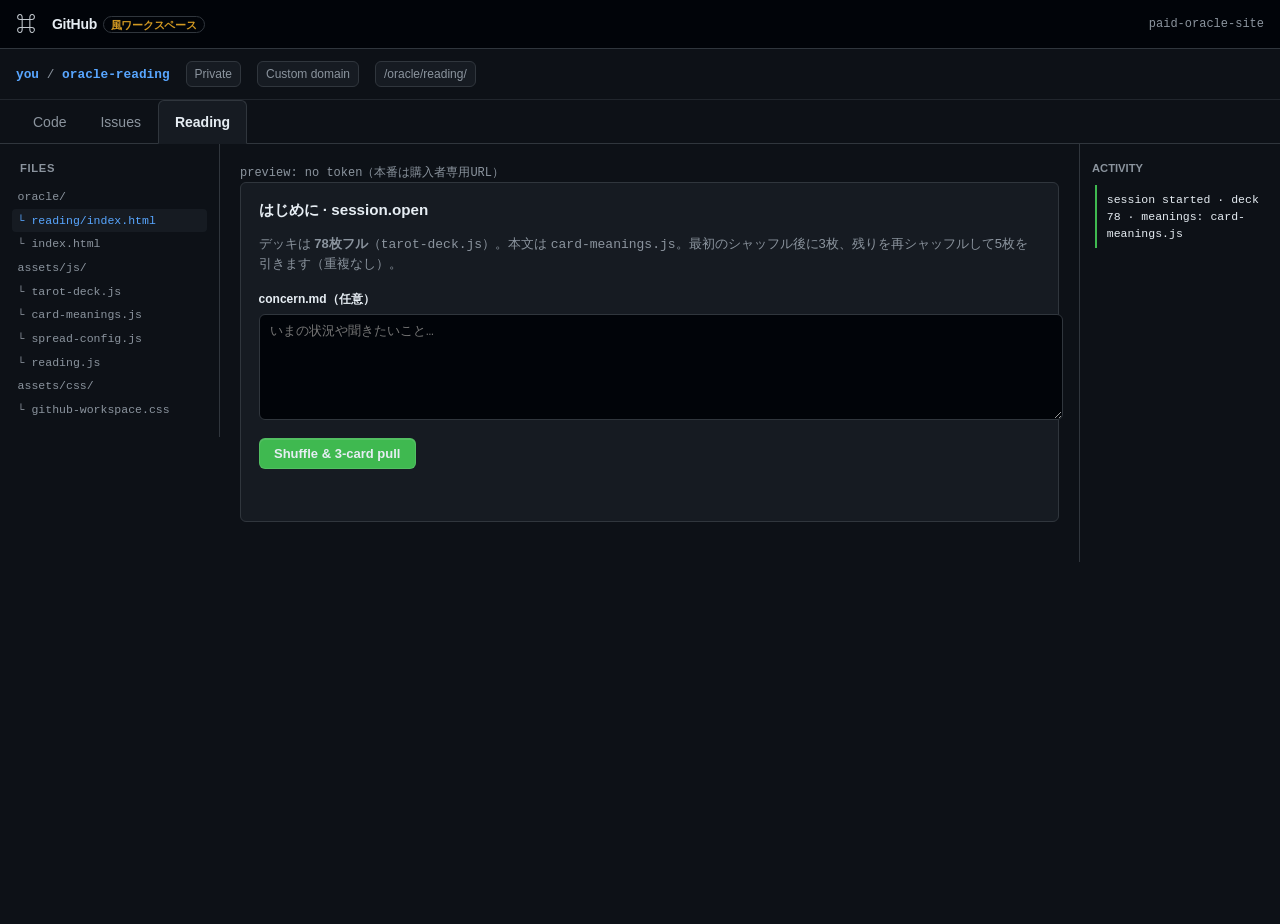
==== oracle/reading/index.html @ 712a8ae9 "Initial commit" ====
<!DOCTYPE html>
<html lang="ja">
<head>
  <meta charset="utf-8" />
  <meta name="viewport" content="width=device-width, initial-scale=1" />
  <title>oracle-reading · Reading</title>
  <meta name="robots" content="noindex,nofollow" />
  <link rel="stylesheet" href="../../assets/css/github-workspace.css" />
</head>
<body class="gh-workspace">
  <header class="gh-topbar" role="banner">
    <span class="gh-topbar__mark" aria-hidden="true">⌘</span>
    <span class="gh-topbar__title">GitHub<span class="gh-topbar__badge">風ワークスペース</span></span>
    <span class="gh-topbar__fill"></span>
    <span class="gh-topbar__hint">paid-oracle-site</span>
  </header>

  <div class="gh-repo-bar">
    <span class="gh-repo-bar__path">
      <strong>you</strong> / <strong>oracle-reading</strong>
    </span>
    <span class="gh-repo-bar__pill">Private</span>
    <span class="gh-repo-bar__pill">Custom domain</span>
    <span class="gh-repo-bar__pill">/oracle/reading/</span>
  </div>

  <nav class="gh-tabs" aria-label="リポジトリタブ">
    <span class="gh-tab">Code</span>
    <span class="gh-tab">Issues</span>
    <span class="gh-tab" aria-selected="true">Reading</span>
  </nav>

  <div class="gh-layout">
    <aside class="gh-sidebar" aria-label="ファイルツリー">
      <div class="gh-sidebar__label">Files</div>
      <ul class="gh-tree">
        <li>oracle/</li>
        <li class="is-active">└ reading/index.html</li>
        <li>└ index.html</li>
        <li>assets/js/</li>
        <li>└ tarot-deck.js</li>
        <li>└ card-meanings.js</li>
        <li>└ spread-config.js</li>
        <li>└ reading.js</li>
        <li>assets/css/</li>
        <li>└ github-workspace.css</li>
      </ul>
    </aside>

    <main class="gh-main">
      <p id="token-line" class="token-line" aria-live="polite"></p>

      <section id="phase-intro" class="gh-panel phase" data-phase="intro">
        <h2 class="gh-panel__title">はじめに · session.open</h2>
        <p class="gh-panel__desc">
          デッキは <strong>78枚フル</strong>（<code>tarot-deck.js</code>）。本文は <code>card-meanings.js</code>。最初のシャッフル後に3枚、残りを再シャッフルして5枚を引きます（重複なし）。
        </p>
        <label class="gh-field">
          <span>concern.md（任意）</span>
          <textarea id="concern" class="gh-textarea" rows="4" placeholder="いまの状況や聞きたいこと…"></textarea>
        </label>
        <button type="button" class="gh-btn" id="btn-start">Shuffle &amp; 3-card pull</button>
        <p id="shuffle-intro" class="shuffle-status" aria-live="polite"></p>
      </section>

      <section id="phase-three" class="gh-panel phase is-hidden" data-phase="three" hidden>
        <h2 class="gh-panel__title">3-card spread · branch/feature-3</h2>
        <p class="gh-panel__desc">スロット定義は <code>spread-config.js</code>（現状 / 障害 / アドバイス）。</p>
        <div id="spread-three" class="spread-row" role="list"></div>
        <button type="button" class="gh-btn" id="btn-to-five">Shuffle remainder &amp; 5-card pull</button>
        <p id="shuffle-five" class="shuffle-status" aria-live="polite"></p>
      </section>

      <section id="phase-five" class="gh-panel phase is-hidden" data-phase="five" hidden>
        <h2 class="gh-panel__title">5-card spread · branch/feature-5</h2>
        <p class="gh-panel__desc">核心〜まとめの5ポジション。</p>
        <div id="spread-five" class="spread-row" role="list"></div>
        <button type="button" class="gh-btn" id="btn-finish">Generate summary</button>
      </section>

      <section id="phase-summary" class="gh-panel phase is-hidden" data-phase="summary" hidden>
        <h2 class="gh-panel__title">SUMMARY.md</h2>
        <p class="gh-panel__desc">本文は後からテンプレ差し替え・PDF出力に接続可能。</p>
        <div id="summary-body" class="summary-box"></div>
        <a class="gh-link-back" href="../">← oracle/index.html（LP）</a>
      </section>
    </main>

    <aside class="gh-activity" aria-label="アクティビティ">
      <div class="gh-activity__label">Activity</div>
      <ul id="gh-timeline" class="gh-timeline"></ul>
    </aside>
  </div>

  <script type="module" src="../../assets/js/reading.js"></script>
</body>
</html>
---- assets/css/github-workspace.css ----
/* GitHub ダーク風「作業画面」— 鑑定ページ専用 */

.gh-workspace {
  --gh-canvas-default: #0d1117;
  --gh-canvas-subtle: #161b22;
  --gh-canvas-inset: #010409;
  --gh-border-default: #30363d;
  --gh-border-muted: #21262d;
  --gh-fg-default: #e6edf3;
  --gh-fg-muted: #8b949e;
  --gh-accent-fg: #58a6ff;
  --gh-success-fg: #3fb950;
  --gh-attention-fg: #d29922;
  --gh-btn-bg: #21262d;
  --gh-font-sans: -apple-system, BlinkMacSystemFont, "Segoe UI", "Noto Sans", Helvetica, Arial, sans-serif;
  --gh-font-mono: ui-monospace, "SF Mono", "Segoe UI Mono", Menlo, Consolas, monospace;

  margin: 0;
  min-height: 100vh;
  background: var(--gh-canvas-default);
  color: var(--gh-fg-default);
  font-family: var(--gh-font-sans);
  font-size: 14px;
  line-height: 1.5;
}

.gh-workspace a {
  color: var(--gh-accent-fg);
  text-decoration: none;
}
.gh-workspace a:hover {
  text-decoration: underline;
}

/* —— トップバー —— */
.gh-topbar {
  display: flex;
  align-items: center;
  gap: 1rem;
  padding: 0 1rem;
  height: 48px;
  background: var(--gh-canvas-inset);
  border-bottom: 1px solid var(--gh-border-default);
}

.gh-topbar__mark {
  font-size: 1.25rem;
  opacity: 0.85;
}

.gh-topbar__title {
  font-weight: 600;
  font-size: 0.875rem;
  letter-spacing: -0.02em;
}

.gh-topbar__badge {
  margin-left: 0.35rem;
  padding: 0.1rem 0.45rem;
  font-size: 0.7rem;
  font-weight: 600;
  color: var(--gh-attention-fg);
  border: 1px solid var(--gh-border-default);
  border-radius: 999px;
  vertical-align: middle;
}

.gh-topbar__fill {
  flex: 1;
}

.gh-topbar__hint {
  font-size: 0.75rem;
  color: var(--gh-fg-muted);
  font-family: var(--gh-font-mono);
}

/* —— リポジトリバー —— */
.gh-repo-bar {
  display: flex;
  align-items: center;
  flex-wrap: wrap;
  gap: 0.5rem 1rem;
  padding: 0.75rem 1rem;
  border-bottom: 1px solid var(--gh-border-muted);
  background: var(--gh-canvas-default);
}

.gh-repo-bar__path {
  font-family: var(--gh-font-mono);
  font-size: 0.8rem;
  color: var(--gh-fg-muted);
}

.gh-repo-bar__path strong {
  color: var(--gh-accent-fg);
  font-weight: 600;
}

.gh-repo-bar__pill {
  font-size: 0.75rem;
  padding: 0.2rem 0.5rem;
  border-radius: 6px;
  background: var(--gh-canvas-subtle);
  border: 1px solid var(--gh-border-default);
  color: var(--gh-fg-muted);
}

/* —— タブ —— */
.gh-tabs {
  display: flex;
  gap: 0;
  padding: 0 1rem;
  border-bottom: 1px solid var(--gh-border-default);
  background: var(--gh-canvas-default);
}

.gh-tab {
  padding: 0.65rem 1rem;
  margin-bottom: -1px;
  font-size: 0.875rem;
  color: var(--gh-fg-muted);
  border: 1px solid transparent;
  border-radius: 6px 6px 0 0;
  cursor: default;
}

.gh-tab[aria-selected="true"] {
  color: var(--gh-fg-default);
  background: var(--gh-canvas-subtle);
  border-color: var(--gh-border-default);
  border-bottom-color: var(--gh-canvas-subtle);
  font-weight: 600;
}

/* —— 3カラム —— */
.gh-layout {
  display: grid;
  grid-template-columns: minmax(180px, 220px) minmax(0, 1fr) minmax(160px, 200px);
  gap: 0;
  min-height: calc(100vh - 120px);
  align-items: start;
}

@media (max-width: 900px) {
  .gh-layout {
    grid-template-columns: 1fr;
  }
  .gh-sidebar,
  .gh-activity {
    display: none;
  }
}

.gh-sidebar {
  border-right: 1px solid var(--gh-border-default);
  background: var(--gh-canvas-default);
  padding: 1rem 0.75rem;
  position: sticky;
  top: 0;
}

.gh-sidebar__label {
  font-size: 0.7rem;
  font-weight: 600;
  text-transform: uppercase;
  letter-spacing: 0.06em;
  color: var(--gh-fg-muted);
  padding: 0 0.5rem 0.5rem;
}

.gh-tree {
  list-style: none;
  margin: 0;
  padding: 0;
  font-family: var(--gh-font-mono);
  font-size: 0.72rem;
  color: var(--gh-fg-muted);
}

.gh-tree li {
  padding: 0.2rem 0.35rem;
  border-radius: 4px;
  white-space: nowrap;
  overflow: hidden;
  text-overflow: ellipsis;
}

.gh-tree li.is-active {
  background: var(--gh-canvas-subtle);
  color: var(--gh-accent-fg);
}

.gh-main {
  padding: 1rem 1.25rem 2.5rem;
  background: var(--gh-canvas-default);
  border-right: 1px solid var(--gh-border-default);
}

@media (max-width: 900px) {
  .gh-main {
    border-right: none;
  }
}

.gh-panel {
  background: var(--gh-canvas-subtle);
  border: 1px solid var(--gh-border-default);
  border-radius: 6px;
  padding: 1rem 1.1rem;
}

.gh-panel__title {
  margin: 0 0 0.75rem;
  font-size: 0.95rem;
  font-weight: 600;
}

.gh-panel__desc {
  margin: 0 0 1rem;
  font-size: 0.8125rem;
  color: var(--gh-fg-muted);
}

.gh-activity {
  padding: 1rem 0.75rem;
  position: sticky;
  top: 0;
}

.gh-activity__label {
  font-size: 0.7rem;
  font-weight: 600;
  text-transform: uppercase;
  color: var(--gh-fg-muted);
  margin-bottom: 0.5rem;
}

.gh-timeline {
  list-style: none;
  margin: 0;
  padding: 0;
  font-size: 0.72rem;
  color: var(--gh-fg-muted);
  font-family: var(--gh-font-mono);
}

.gh-timeline li {
  padding: 0.35rem 0;
  border-left: 2px solid var(--gh-border-default);
  padding-left: 0.6rem;
  margin-left: 0.2rem;
}

.gh-timeline li.is-latest {
  border-left-color: var(--gh-success-fg);
  color: var(--gh-fg-default);
}

/* —— フォーム（GitHub寄せ） —— */
.gh-field span {
  display: block;
  font-size: 0.75rem;
  font-weight: 600;
  margin-bottom: 0.35rem;
}

.gh-textarea {
  width: 100%;
  min-height: 88px;
  padding: 0.5rem 0.65rem;
  font-family: var(--gh-font-mono);
  font-size: 0.8rem;
  color: var(--gh-fg-default);
  background: var(--gh-canvas-inset);
  border: 1px solid var(--gh-border-default);
  border-radius: 6px;
  resize: vertical;
}

.gh-textarea:focus {
  outline: none;
  border-color: var(--gh-accent-fg);
  box-shadow: 0 0 0 3px rgba(88, 166, 255, 0.2);
}

.gh-btn {
  display: inline-flex;
  align-items: center;
  gap: 0.35rem;
  margin-top: 0.75rem;
  padding: 0.45rem 0.9rem;
  font-size: 0.8125rem;
  font-weight: 600;
  font-family: var(--gh-font-sans);
  color: var(--gh-fg-default);
  background: var(--gh-success-fg);
  border: 1px solid rgba(240, 246, 252, 0.1);
  border-radius: 6px;
  cursor: pointer;
  box-shadow: inset 0 1px 0 rgba(255, 255, 255, 0.1);
}

.gh-btn:hover {
  filter: brightness(1.08);
}

.gh-btn:disabled {
  opacity: 0.45;
  cursor: not-allowed;
  filter: none;
}

.gh-btn--secondary {
  background: var(--gh-btn-bg);
  color: var(--gh-fg-default);
  border-color: var(--gh-border-default);
}

.gh-link-back {
  display: inline-block;
  margin-top: 0.75rem;
  font-size: 0.8125rem;
}

/* —— スプレッド & タロットカード —— */
.spread-row {
  display: flex;
  flex-wrap: wrap;
  gap: 1rem;
  margin: 1rem 0;
  justify-content: flex-start;
}

.spread-slot {
  flex: 1 1 140px;
  max-width: 180px;
}

.spread-slot__label {
  font-size: 0.7rem;
  font-weight: 600;
  color: var(--gh-fg-muted);
  text-transform: uppercase;
  letter-spacing: 0.04em;
  margin-bottom: 0.35rem;
}

.spread-slot__hint {
  font-size: 0.68rem;
  color: var(--gh-fg-muted);
  margin-bottom: 0.5rem;
  line-height: 1.35;
}

.tarot-card {
  aspect-ratio: 2 / 3.2;
  border-radius: 10px;
  border: 1px solid var(--gh-border-default);
  background: linear-gradient(165deg, #1c2128 0%, #0d1117 100%);
  display: flex;
  flex-direction: column;
  align-items: center;
  justify-content: center;
  padding: 0.5rem;
  text-align: center;
  box-shadow: 0 4px 14px rgba(0, 0, 0, 0.35);
}

.tarot-card[data-arcana="major"] {
  border-color: #8957e5;
  box-shadow: 0 0 0 1px rgba(137, 87, 229, 0.25), 0 4px 14px rgba(0, 0, 0, 0.35);
}

.tarot-card[data-suit="wands"] {
  border-color: #f0883e;
}
.tarot-card[data-suit="cups"] {
  border-color: #58a6ff;
}
.tarot-card[data-suit="swords"] {
  border-color: #8b949e;
}
.tarot-card[data-suit="pentacles"] {
  border-color: #3fb950;
}

.tarot-card__glyph {
  font-size: 1.35rem;
  line-height: 1;
  margin-bottom: 0.35rem;
  opacity: 0.95;
}

.tarot-card__name {
  font-size: 0.85rem;
  font-weight: 700;
  line-height: 1.25;
}

.tarot-card__meta {
  margin-top: 0.35rem;
  font-size: 0.65rem;
  color: var(--gh-fg-muted);
  font-family: var(--gh-font-mono);
}

.tarot-card__gist {
  margin-top: 0.5rem;
  padding-top: 0.45rem;
  border-top: 1px solid var(--gh-border-muted);
  font-size: 0.62rem;
  line-height: 1.4;
  color: var(--gh-fg-muted);
  text-align: left;
  max-height: 4.8em;
  overflow: hidden;
  display: -webkit-box;
  -webkit-line-clamp: 4;
  -webkit-box-orient: vertical;
}

.shuffle-status {
  font-family: var(--gh-font-mono);
  font-size: 0.75rem;
  color: var(--gh-success-fg);
  min-height: 1.25rem;
  margin-top: 0.25rem;
}

.summary-box {
  font-size: 0.875rem;
  line-height: 1.65;
  color: var(--gh-fg-default);
  white-space: pre-wrap;
  font-family: var(--gh-font-sans);
}

.token-line {
  font-size: 0.75rem;
  color: var(--gh-fg-muted);
  font-family: var(--gh-font-mono);
  margin: 0.25rem 0 0;
}

.is-hidden[hidden],
.gh-workspace .is-hidden {
  display: none !important;
}
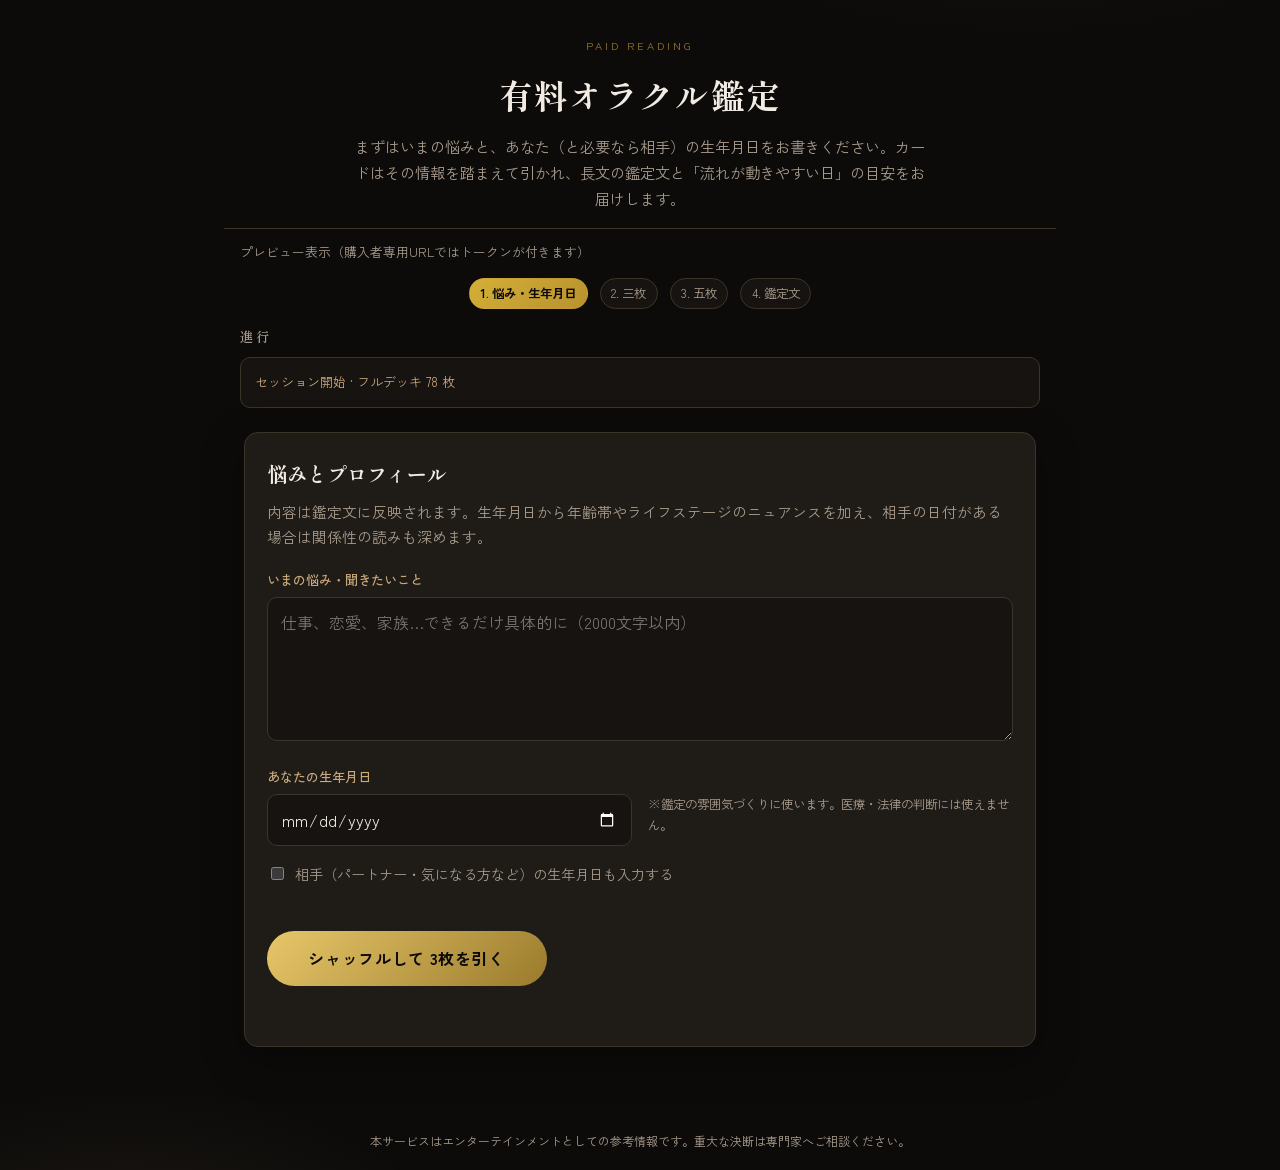
==== commit ee9c2b70: "Update reading UI for mobile" ====
--- a/oracle/reading/index.html
+++ b/oracle/reading/index.html
@@ -2,95 +2,104 @@
 <html lang="ja">
 <head>
   <meta charset="utf-8" />
-  <meta name="viewport" content="width=device-width, initial-scale=1" />
-  <title>oracle-reading · Reading</title>
+  <meta name="viewport" content="width=device-width, initial-scale=1, viewport-fit=cover" />
+  <meta name="theme-color" content="#0c0b0a" />
+  <meta name="color-scheme" content="dark" />
+  <title>有料オラクル鑑定｜3枚＋5枚</title>
   <meta name="robots" content="noindex,nofollow" />
-  <link rel="stylesheet" href="../../assets/css/github-workspace.css" />
+  <meta name="description" content="悩みと生年月日を踏まえたタロット鑑定。78枚から3枚・5枚を引き、長文の鑑定文と時期の目安を表示します。" />
+  <link rel="stylesheet" href="../../assets/css/paid-reading.css" />
 </head>
-<body class="gh-workspace">
-  <header class="gh-topbar" role="banner">
-    <span class="gh-topbar__mark" aria-hidden="true">⌘</span>
-    <span class="gh-topbar__title">GitHub<span class="gh-topbar__badge">風ワークスペース</span></span>
-    <span class="gh-topbar__fill"></span>
-    <span class="gh-topbar__hint">paid-oracle-site</span>
+<body class="paid-reading">
+  <a class="pr-skip" href="#pr-main">本文へスキップ</a>
+
+  <header class="pr-header">
+    <p class="pr-header__badge">PAID READING</p>
+    <h1 class="pr-header__title">有料オラクル鑑定</h1>
+    <p class="pr-header__sub">まずはいまの悩みと、あなた（と必要なら相手）の生年月日をお書きください。カードはその情報を踏まえて引かれ、長文の鑑定文と「流れが動きやすい日」の目安をお届けします。</p>
   </header>
 
-  <div class="gh-repo-bar">
-    <span class="gh-repo-bar__path">
-      <strong>you</strong> / <strong>oracle-reading</strong>
-    </span>
-    <span class="gh-repo-bar__pill">Private</span>
-    <span class="gh-repo-bar__pill">Custom domain</span>
-    <span class="gh-repo-bar__pill">/oracle/reading/</span>
+  <p id="token-line" class="pr-token" aria-live="polite"></p>
+
+  <ol class="pr-steps" aria-label="鑑定の流れ">
+    <li id="step-1" class="is-active">1. 悩み・生年月日</li>
+    <li id="step-2">2. 三枚</li>
+    <li id="step-3">3. 五枚</li>
+    <li id="step-4">4. 鑑定文</li>
+  </ol>
+
+  <div class="pr-log-wrap">
+    <h3>進行</h3>
+    <ul id="reading-log" aria-live="polite"></ul>
   </div>
 
-  <nav class="gh-tabs" aria-label="リポジトリタブ">
-    <span class="gh-tab">Code</span>
-    <span class="gh-tab">Issues</span>
-    <span class="gh-tab" aria-selected="true">Reading</span>
-  </nav>
+  <main id="pr-main" class="pr-main">
+    <section id="phase-intro" class="pr-panel phase" data-phase="intro">
+      <h2>悩みとプロフィール</h2>
+      <p class="pr-panel__lead">
+        内容は鑑定文に反映されます。生年月日から年齢帯やライフステージのニュアンスを加え、相手の日付がある場合は関係性の読みも深めます。
+      </p>
 
-  <div class="gh-layout">
-    <aside class="gh-sidebar" aria-label="ファイルツリー">
-      <div class="gh-sidebar__label">Files</div>
-      <ul class="gh-tree">
-        <li>oracle/</li>
-        <li class="is-active">└ reading/index.html</li>
-        <li>└ index.html</li>
-        <li>assets/js/</li>
-        <li>└ tarot-deck.js</li>
-        <li>└ card-meanings.js</li>
-        <li>└ spread-config.js</li>
-        <li>└ reading.js</li>
-        <li>assets/css/</li>
-        <li>└ github-workspace.css</li>
-      </ul>
-    </aside>
+      <div class="pr-form-grid">
+        <label class="pr-field">
+          <span>いまの悩み・聞きたいこと</span>
+          <textarea id="concern" class="pr-textarea" rows="5" placeholder="仕事、恋愛、家族…できるだけ具体的に（2000文字以内）" maxlength="2000" required></textarea>
+        </label>
 
-    <main class="gh-main">
-      <p id="token-line" class="token-line" aria-live="polite"></p>
+        <div class="pr-row-2">
+          <label class="pr-field">
+            <span>あなたの生年月日</span>
+            <input type="date" id="self-birth" class="pr-input-date" required />
+          </label>
+          <div class="pr-field">
+            <span>&nbsp;</span>
+            <p class="pr-hint">※鑑定の雰囲気づくりに使います。医療・法律の判断には使えません。</p>
+          </div>
+        </div>
 
-      <section id="phase-intro" class="gh-panel phase" data-phase="intro">
-        <h2 class="gh-panel__title">はじめに · session.open</h2>
-        <p class="gh-panel__desc">
-          デッキは <strong>78枚フル</strong>（<code>tarot-deck.js</code>）。本文は <code>card-meanings.js</code>。最初のシャッフル後に3枚、残りを再シャッフルして5枚を引きます（重複なし）。
-        </p>
-        <label class="gh-field">
-          <span>concern.md（任意）</span>
-          <textarea id="concern" class="gh-textarea" rows="4" placeholder="いまの状況や聞きたいこと…"></textarea>
+        <label class="pr-check">
+          <input type="checkbox" id="use-partner" />
+          <span>相手（パートナー・気になる方など）の生年月日も入力する</span>
         </label>
-        <button type="button" class="gh-btn" id="btn-start">Shuffle &amp; 3-card pull</button>
-        <p id="shuffle-intro" class="shuffle-status" aria-live="polite"></p>
-      </section>
 
-      <section id="phase-three" class="gh-panel phase is-hidden" data-phase="three" hidden>
-        <h2 class="gh-panel__title">3-card spread · branch/feature-3</h2>
-        <p class="gh-panel__desc">スロット定義は <code>spread-config.js</code>（現状 / 障害 / アドバイス）。</p>
-        <div id="spread-three" class="spread-row" role="list"></div>
-        <button type="button" class="gh-btn" id="btn-to-five">Shuffle remainder &amp; 5-card pull</button>
-        <p id="shuffle-five" class="shuffle-status" aria-live="polite"></p>
-      </section>
+        <div id="partner-fields" class="pr-field" hidden>
+          <label>
+            <span>相手の生年月日</span>
+            <input type="date" id="partner-birth" class="pr-input-date" />
+          </label>
+          <p class="pr-hint">未入力のままだと、一人称の鑑定中心になります。</p>
+        </div>
+      </div>
 
-      <section id="phase-five" class="gh-panel phase is-hidden" data-phase="five" hidden>
-        <h2 class="gh-panel__title">5-card spread · branch/feature-5</h2>
-        <p class="gh-panel__desc">核心〜まとめの5ポジション。</p>
-        <div id="spread-five" class="spread-row" role="list"></div>
-        <button type="button" class="gh-btn" id="btn-finish">Generate summary</button>
-      </section>
+      <p id="form-error" class="pr-error" role="alert" aria-live="assertive"></p>
+      <button type="button" class="pr-btn" id="btn-start">シャッフルして 3枚を引く</button>
+      <p id="shuffle-intro" class="pr-shuffle-msg" aria-live="polite"></p>
+    </section>
 
-      <section id="phase-summary" class="gh-panel phase is-hidden" data-phase="summary" hidden>
-        <h2 class="gh-panel__title">SUMMARY.md</h2>
-        <p class="gh-panel__desc">本文は後からテンプレ差し替え・PDF出力に接続可能。</p>
-        <div id="summary-body" class="summary-box"></div>
-        <a class="gh-link-back" href="../">← oracle/index.html（LP）</a>
-      </section>
-    </main>
+    <section id="phase-three" class="pr-panel phase is-hidden" data-phase="three" hidden>
+      <h2>三枚の鑑定</h2>
+      <p class="pr-panel__lead">現状・障害・アドバイスの三つの視点です。</p>
+      <div id="spread-three" class="spread-row" role="list"></div>
+      <button type="button" class="pr-btn" id="btn-to-five">残りをシャッフルして 5枚を引く</button>
+      <p id="shuffle-five" class="pr-shuffle-msg" aria-live="polite"></p>
+    </section>
 
-    <aside class="gh-activity" aria-label="アクティビティ">
-      <div class="gh-activity__label">Activity</div>
-      <ul id="gh-timeline" class="gh-timeline"></ul>
-    </aside>
-  </div>
+    <section id="phase-five" class="pr-panel phase is-hidden" data-phase="five" hidden>
+      <h2>五枚の鑑定</h2>
+      <p class="pr-panel__lead">核心からまとめの示唆まで、五つの位置で読み解きます。</p>
+      <div id="spread-five" class="spread-row" role="list"></div>
+      <button type="button" class="pr-btn" id="btn-finish">鑑定文を表示する</button>
+    </section>
+
+    <section id="phase-summary" class="pr-panel phase is-hidden" data-phase="summary" hidden>
+      <h2>あなたへの鑑定文</h2>
+      <p class="pr-panel__lead">印刷やスクリーンショットで保存できます。日付はカードと入力情報から算出した<strong>目安</strong>です。</p>
+      <div id="summary-body" class="summary-box"></div>
+      <a class="pr-back" href="../">販売ページへ戻る</a>
+    </section>
+  </main>
+
+  <p class="pr-footer-note">本サービスはエンターテインメントとしての参考情報です。重大な決断は専門家へご相談ください。</p>
 
   <script type="module" src="../../assets/js/reading.js"></script>
 </body>
--- a/assets/css/paid-reading.css
+++ b/assets/css/paid-reading.css
@@ -0,0 +1,632 @@
+/* 有料鑑定 — モバイル優先（携帯で触りやすいサイズ・安全領域） */
+
+@import url("https://fonts.googleapis.com/css2?family=Shippori+Mincho:wght@400;600;700&family=Zen+Kaku+Gothic+New:wght@400;500;700&display=swap");
+
+:root {
+  --pr-bg: #0c0b0a;
+  --pr-bg-elevated: #161311;
+  --pr-surface: #1f1c18;
+  --pr-border: #3d3429;
+  --pr-text: #f2ebe3;
+  --pr-muted: #a89b8c;
+  --pr-gold: #d4af37;
+  --pr-gold-dim: #9a7b2c;
+  --pr-accent: #c9a87a;
+  --pr-danger: #c45c5c;
+  --font-display: "Shippori Mincho", "Hiragino Mincho ProN", serif;
+  --font-body: "Zen Kaku Gothic New", "Hiragino Sans", sans-serif;
+  /* ノッチ・ホームバー分（iOS 等） */
+  --pr-safe-x: max(1rem, env(safe-area-inset-left, 0px), env(safe-area-inset-right, 0px));
+  --pr-safe-bottom: max(1.25rem, env(safe-area-inset-bottom, 0px));
+  --pr-touch-min: 48px;
+}
+
+*,
+*::before,
+*::after {
+  box-sizing: border-box;
+}
+
+body.paid-reading {
+  margin: 0;
+  min-height: 100vh;
+  min-height: 100dvh;
+  font-family: var(--font-body);
+  /* 16px 以上で iOS の入力時ズームを防ぐ */
+  font-size: 16px;
+  line-height: 1.7;
+  color: var(--pr-text);
+  background:
+    radial-gradient(ellipse 900px 500px at 80% -20%, rgba(212, 175, 55, 0.08) 0%, transparent 55%),
+    radial-gradient(ellipse 700px 400px at 10% 110%, rgba(90, 70, 50, 0.25) 0%, transparent 50%),
+    var(--pr-bg);
+  -webkit-text-size-adjust: 100%;
+  text-size-adjust: 100%;
+}
+
+.pr-skip {
+  position: absolute;
+  left: -9999px;
+  top: auto;
+  width: 1px;
+  height: 1px;
+  overflow: hidden;
+}
+.pr-skip:focus {
+  left: 1rem;
+  top: 1rem;
+  width: auto;
+  height: auto;
+  padding: 0.5rem 1rem;
+  background: var(--pr-surface);
+  border: 1px solid var(--pr-gold);
+  z-index: 100;
+}
+
+.pr-header {
+  max-width: 52rem;
+  margin: 0 auto;
+  padding: 1.15rem var(--pr-safe-x) 0.85rem;
+  text-align: center;
+  border-bottom: 1px solid var(--pr-border);
+}
+
+@media (min-width: 768px) {
+  .pr-header {
+    padding: 2.25rem 1.25rem 1rem;
+  }
+}
+
+.pr-header__badge {
+  font-size: 0.68rem;
+  letter-spacing: 0.28em;
+  color: var(--pr-gold-dim);
+  margin: 0 0 0.75rem;
+}
+
+.pr-header__title {
+  font-family: var(--font-display);
+  font-weight: 700;
+  font-size: clamp(1.6rem, 4.5vw, 2.1rem);
+  margin: 0 0 0.65rem;
+  letter-spacing: 0.04em;
+}
+
+.pr-header__sub {
+  margin: 0 auto;
+  max-width: 36rem;
+  color: var(--pr-muted);
+  font-size: 0.9rem;
+}
+
+@media (min-width: 768px) {
+  .pr-header__sub {
+    font-size: 0.95rem;
+  }
+}
+
+.pr-token {
+  max-width: 52rem;
+  margin: 0.75rem auto 0;
+  padding: 0 var(--pr-safe-x);
+  font-size: 0.8rem;
+  color: var(--pr-muted);
+}
+
+/* ステップ：狭い画面は横スクロール（親指で一覧しやすい） */
+.pr-steps {
+  display: flex;
+  flex-wrap: nowrap;
+  justify-content: flex-start;
+  gap: 0.4rem;
+  max-width: 52rem;
+  margin: 1rem auto 0;
+  padding: 0 var(--pr-safe-x) 0.35rem;
+  list-style: none;
+  overflow-x: auto;
+  -webkit-overflow-scrolling: touch;
+  scroll-snap-type: x proximity;
+  scrollbar-width: thin;
+}
+
+.pr-steps li {
+  flex: 0 0 auto;
+  scroll-snap-align: start;
+  font-size: 0.72rem;
+  color: var(--pr-muted);
+  padding: 0.45rem 0.75rem;
+  border-radius: 999px;
+  border: 1px solid var(--pr-border);
+  background: var(--pr-bg-elevated);
+  white-space: nowrap;
+}
+
+@media (min-width: 768px) {
+  .pr-steps {
+    flex-wrap: wrap;
+    justify-content: center;
+    overflow-x: visible;
+    padding-bottom: 0;
+    gap: 0.35rem 0.75rem;
+  }
+  .pr-steps li {
+    font-size: 0.78rem;
+    padding: 0.25rem 0.65rem;
+  }
+}
+
+.pr-steps li.is-active {
+  color: var(--pr-bg);
+  background: linear-gradient(135deg, var(--pr-gold), #b8922e);
+  border-color: transparent;
+  font-weight: 700;
+}
+
+.pr-log-wrap {
+  max-width: 52rem;
+  margin: 1rem auto 0;
+  padding: 0 var(--pr-safe-x);
+}
+
+.pr-log-wrap h3 {
+  font-family: var(--font-display);
+  font-size: 0.85rem;
+  font-weight: 600;
+  color: var(--pr-muted);
+  margin: 0 0 0.5rem;
+  letter-spacing: 0.12em;
+}
+
+#reading-log {
+  margin: 0;
+  padding: 0.65rem 0.85rem;
+  list-style: none;
+  background: var(--pr-bg-elevated);
+  border: 1px solid var(--pr-border);
+  border-radius: 10px;
+  font-size: 0.82rem;
+  color: var(--pr-muted);
+  max-height: 9rem;
+  overflow-y: auto;
+}
+
+#reading-log li {
+  padding: 0.2rem 0;
+  border-bottom: 1px solid rgba(61, 52, 41, 0.5);
+}
+#reading-log li:last-child {
+  border-bottom: 0;
+}
+#reading-log li.is-latest {
+  color: var(--pr-accent);
+}
+
+.pr-main {
+  max-width: 52rem;
+  margin: 0 auto;
+  padding: 1rem var(--pr-safe-x) var(--pr-safe-bottom);
+  padding-bottom: calc(var(--pr-safe-bottom) + 2.5rem);
+}
+
+@media (min-width: 768px) {
+  .pr-main {
+    padding: 1.5rem 1.25rem 4rem;
+  }
+}
+
+.pr-panel {
+  background: var(--pr-surface);
+  border: 1px solid var(--pr-border);
+  border-radius: 16px;
+  padding: 1.15rem 1rem 1.35rem;
+  margin-bottom: 1rem;
+  box-shadow: 0 12px 40px rgba(0, 0, 0, 0.35);
+}
+
+@media (min-width: 768px) {
+  .pr-panel {
+    padding: 1.5rem 1.35rem 1.75rem;
+    margin-bottom: 1.25rem;
+    border-radius: 14px;
+  }
+}
+
+.pr-panel h2 {
+  font-family: var(--font-display);
+  font-size: 1.2rem;
+  font-weight: 700;
+  margin: 0 0 0.5rem;
+  color: var(--pr-text);
+}
+
+@media (min-width: 768px) {
+  .pr-panel h2 {
+    font-size: 1.25rem;
+  }
+}
+
+.pr-panel__lead {
+  margin: 0 0 1.1rem;
+  color: var(--pr-muted);
+  font-size: 0.9rem;
+}
+
+@media (min-width: 768px) {
+  .pr-panel__lead {
+    margin: 0 0 1.25rem;
+    font-size: 0.92rem;
+  }
+}
+
+.pr-form-grid {
+  display: grid;
+  gap: 1.1rem;
+}
+
+.pr-field span,
+.pr-field label {
+  display: block;
+  font-size: 0.82rem;
+  font-weight: 500;
+  color: var(--pr-accent);
+  margin-bottom: 0.35rem;
+}
+
+.pr-textarea,
+.pr-input-date {
+  width: 100%;
+  max-width: 100%;
+  padding: 0.75rem 0.85rem;
+  min-height: var(--pr-touch-min);
+  border-radius: 10px;
+  border: 1px solid var(--pr-border);
+  background: var(--pr-bg-elevated);
+  color: var(--pr-text);
+  font-family: inherit;
+  font-size: 16px;
+  line-height: 1.5;
+}
+
+.pr-textarea {
+  min-height: 9rem;
+  resize: vertical;
+  field-sizing: content;
+}
+
+.pr-textarea:focus,
+.pr-input-date:focus {
+  outline: 2px solid rgba(212, 175, 55, 0.45);
+  outline-offset: 1px;
+}
+
+.pr-row-2 {
+  display: grid;
+  gap: 1rem;
+}
+@media (min-width: 560px) {
+  .pr-row-2 {
+    grid-template-columns: 1fr 1fr;
+  }
+}
+
+.pr-check {
+  display: flex;
+  align-items: flex-start;
+  gap: 0.5rem;
+  font-size: 0.88rem;
+  color: var(--pr-muted);
+  cursor: pointer;
+}
+.pr-check input {
+  margin-top: 0.25rem;
+  accent-color: var(--pr-gold);
+}
+
+.pr-hint {
+  font-size: 0.78rem;
+  color: var(--pr-muted);
+  margin: 0.35rem 0 0;
+}
+
+.pr-error {
+  font-size: 0.82rem;
+  color: var(--pr-danger);
+  margin: 0.5rem 0 0;
+  min-height: 1.25rem;
+}
+
+.pr-btn {
+  display: flex;
+  align-items: center;
+  justify-content: center;
+  width: 100%;
+  margin-top: 1rem;
+  padding: 0.95rem 1.25rem;
+  min-height: var(--pr-touch-min);
+  font-family: var(--font-body);
+  font-size: 1rem;
+  font-weight: 700;
+  color: var(--pr-bg);
+  background: linear-gradient(135deg, #e8c76a, var(--pr-gold-dim));
+  border: none;
+  border-radius: 12px;
+  cursor: pointer;
+  letter-spacing: 0.04em;
+  transition: transform 0.12s ease, box-shadow 0.12s ease, filter 0.12s ease;
+  touch-action: manipulation;
+}
+.pr-btn:hover:not(:disabled) {
+  transform: translateY(-1px);
+  box-shadow: 0 8px 24px rgba(212, 175, 55, 0.25);
+}
+.pr-btn:active:not(:disabled) {
+  transform: scale(0.98);
+  filter: brightness(1.05);
+}
+.pr-btn:disabled {
+  opacity: 0.45;
+  cursor: not-allowed;
+}
+
+@media (min-width: 480px) {
+  .pr-btn {
+    width: auto;
+    min-width: min(100%, 280px);
+    border-radius: 999px;
+  }
+}
+
+.pr-shuffle-msg {
+  min-height: 1.25rem;
+  font-size: 0.85rem;
+  color: var(--pr-gold-dim);
+  margin: 0.75rem 0 0;
+}
+
+/* モバイルは1列で親指幅に合わせて大きめカード */
+.spread-row {
+  display: grid;
+  grid-template-columns: 1fr;
+  gap: 1rem;
+  margin: 1rem 0 1.25rem;
+}
+
+@media (min-width: 480px) {
+  .spread-row {
+    grid-template-columns: repeat(2, 1fr);
+  }
+}
+
+@media (min-width: 720px) {
+  .spread-row {
+    grid-template-columns: repeat(auto-fit, minmax(148px, 1fr));
+  }
+}
+
+.spread-slot {
+  background: var(--pr-bg-elevated);
+  border: 1px solid var(--pr-border);
+  border-radius: 12px;
+  padding: 0.75rem;
+}
+
+.spread-slot__label {
+  font-family: var(--font-display);
+  font-size: 0.82rem;
+  font-weight: 700;
+  color: var(--pr-gold);
+}
+.spread-slot__hint {
+  font-size: 0.72rem;
+  color: var(--pr-muted);
+  margin-bottom: 0.5rem;
+}
+
+.tarot-card {
+  text-align: center;
+  padding: 0.85rem 0.5rem;
+  border-radius: 10px;
+  background: linear-gradient(180deg, #2a261f 0%, #1a1714 100%);
+  border: 1px solid var(--pr-border);
+}
+
+.tarot-card__face {
+  position: relative;
+  width: 100%;
+  max-width: 200px;
+  margin: 0 auto 0.5rem;
+  aspect-ratio: 2 / 3;
+  max-height: min(52vw, 260px);
+  border-radius: 10px;
+  overflow: hidden;
+  background: linear-gradient(160deg, #2e2a22 0%, #141210 100%);
+  border: 1px solid rgba(61, 52, 41, 0.85);
+}
+
+@media (min-width: 480px) {
+  .tarot-card__face {
+    max-width: none;
+    max-height: 240px;
+  }
+}
+
+.tarot-card__img {
+  position: absolute;
+  inset: 0;
+  width: 100%;
+  height: 100%;
+  object-fit: cover;
+  object-position: center top;
+  transition: opacity 0.25s ease;
+}
+
+.tarot-card__img.is-hidden {
+  opacity: 0;
+}
+
+.tarot-card__glyph {
+  position: absolute;
+  inset: 0;
+  display: flex;
+  align-items: center;
+  justify-content: center;
+  font-size: 2.25rem;
+  opacity: 0.88;
+  pointer-events: none;
+}
+
+.tarot-card__glyph.is-behind-image {
+  display: none;
+}
+.tarot-card__name {
+  font-family: var(--font-display);
+  font-size: 0.95rem;
+  font-weight: 600;
+}
+.tarot-card__meta {
+  font-size: 0.68rem;
+  color: var(--pr-muted);
+  margin-top: 0.25rem;
+}
+.tarot-card__gist {
+  font-size: 0.72rem;
+  color: var(--pr-muted);
+  margin-top: 0.5rem;
+  line-height: 1.5;
+  text-align: left;
+}
+
+/* 鑑定結果（HTML） */
+.pr-reading-root {
+  text-align: left;
+}
+
+.pr-sec {
+  margin-bottom: 1.75rem;
+  padding-bottom: 1.5rem;
+  border-bottom: 1px solid var(--pr-border);
+}
+.pr-sec:last-of-type {
+  border-bottom: 0;
+}
+
+.pr-sec h3 {
+  font-family: var(--font-display);
+  font-size: 1.05rem;
+  font-weight: 700;
+  color: var(--pr-gold);
+  margin: 0 0 0.85rem;
+  letter-spacing: 0.06em;
+}
+
+.pr-sec p,
+.pr-sec li {
+  margin: 0 0 0.75rem;
+  color: var(--pr-text);
+  font-size: 0.92rem;
+}
+
+.pr-card-block {
+  background: var(--pr-bg-elevated);
+  border: 1px solid var(--pr-border);
+  border-radius: 10px;
+  padding: 1rem 1rem 1.1rem;
+  margin-bottom: 1rem;
+}
+
+.pr-card-block__title {
+  font-family: var(--font-display);
+  font-size: 0.95rem;
+  font-weight: 700;
+  margin: 0 0 0.35rem;
+  color: var(--pr-accent);
+}
+
+.pr-card-block__sub {
+  font-size: 0.78rem;
+  color: var(--pr-muted);
+  margin: 0 0 0.65rem;
+}
+
+.pr-date-list {
+  list-style: none;
+  padding: 0;
+  margin: 0;
+}
+
+.pr-date-list li {
+  padding: 0.65rem 0.85rem;
+  margin-bottom: 0.65rem;
+  background: var(--pr-bg-elevated);
+  border-radius: 8px;
+  border-left: 3px solid var(--pr-gold);
+}
+
+.pr-date-list strong {
+  color: var(--pr-gold);
+  font-size: 1rem;
+}
+
+.pr-disclaimer {
+  font-size: 0.78rem;
+  color: var(--pr-muted);
+  margin: 1.5rem 0 0;
+  line-height: 1.65;
+}
+
+.summary-box {
+  background: var(--pr-bg-elevated);
+  border: 1px solid var(--pr-border);
+  border-radius: 12px;
+  padding: 1.25rem 1.15rem;
+  min-height: 8rem;
+}
+
+.pr-back {
+  display: inline-block;
+  margin-top: 1.25rem;
+  font-size: 0.88rem;
+  color: var(--pr-accent);
+  text-decoration: none;
+}
+.pr-back:hover {
+  text-decoration: underline;
+}
+
+.pr-footer-note {
+  max-width: 52rem;
+  margin: 0 auto;
+  padding: 0 var(--pr-safe-x) var(--pr-safe-bottom);
+  font-size: 0.75rem;
+  color: var(--pr-muted);
+  text-align: center;
+  line-height: 1.6;
+}
+
+.phase.is-hidden {
+  display: none !important;
+}
+
+@media print {
+  body.paid-reading {
+    background: #fff;
+    color: #111;
+  }
+  .pr-header__badge,
+  .pr-steps,
+  .pr-log-wrap,
+  .pr-footer-note,
+  .pr-token,
+  .pr-btn,
+  .pr-back {
+    display: none !important;
+  }
+  .pr-panel,
+  .summary-box,
+  .tarot-card,
+  .spread-slot {
+    border-color: #ccc;
+    box-shadow: none;
+    break-inside: avoid;
+  }
+}
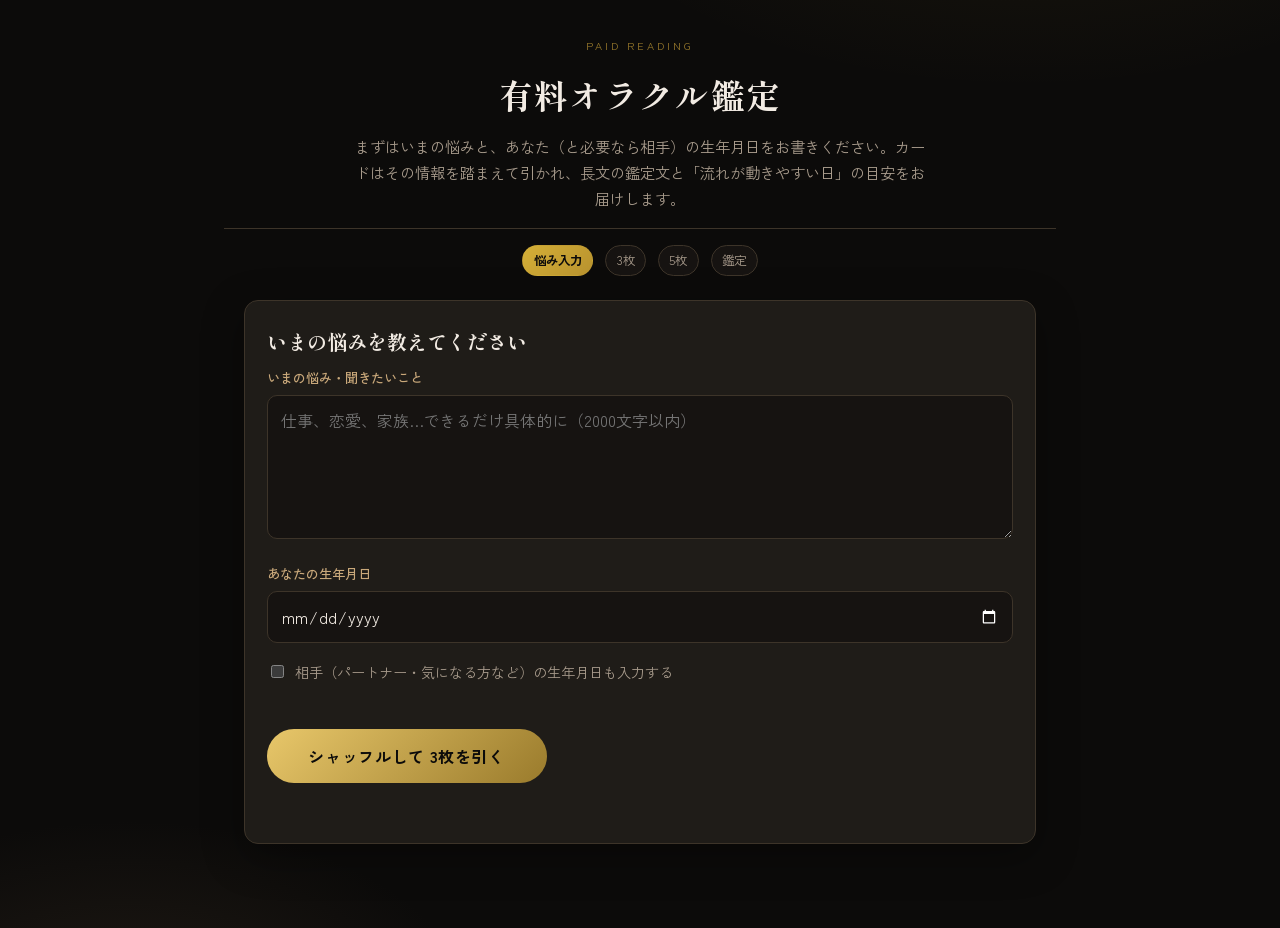
==== commit 80239327: "鑑定UI刷新" ====
--- a/oracle/reading/index.html
+++ b/oracle/reading/index.html
@@ -19,26 +19,16 @@
     <p class="pr-header__sub">まずはいまの悩みと、あなた（と必要なら相手）の生年月日をお書きください。カードはその情報を踏まえて引かれ、長文の鑑定文と「流れが動きやすい日」の目安をお届けします。</p>
   </header>
 
-  <p id="token-line" class="pr-token" aria-live="polite"></p>
-
   <ol class="pr-steps" aria-label="鑑定の流れ">
-    <li id="step-1" class="is-active">1. 悩み・生年月日</li>
-    <li id="step-2">2. 三枚</li>
-    <li id="step-3">3. 五枚</li>
-    <li id="step-4">4. 鑑定文</li>
+    <li id="step-1" class="is-active">悩み入力</li>
+    <li id="step-2">3枚</li>
+    <li id="step-3">5枚</li>
+    <li id="step-4">鑑定</li>
   </ol>
-
-  <div class="pr-log-wrap">
-    <h3>進行</h3>
-    <ul id="reading-log" aria-live="polite"></ul>
-  </div>
 
   <main id="pr-main" class="pr-main">
     <section id="phase-intro" class="pr-panel phase" data-phase="intro">
-      <h2>悩みとプロフィール</h2>
-      <p class="pr-panel__lead">
-        内容は鑑定文に反映されます。生年月日から年齢帯やライフステージのニュアンスを加え、相手の日付がある場合は関係性の読みも深めます。
-      </p>
+      <h2>いまの悩みを教えてください</h2>
 
       <div class="pr-form-grid">
         <label class="pr-field">
@@ -46,16 +36,10 @@
           <textarea id="concern" class="pr-textarea" rows="5" placeholder="仕事、恋愛、家族…できるだけ具体的に（2000文字以内）" maxlength="2000" required></textarea>
         </label>
 
-        <div class="pr-row-2">
-          <label class="pr-field">
-            <span>あなたの生年月日</span>
-            <input type="date" id="self-birth" class="pr-input-date" required />
-          </label>
-          <div class="pr-field">
-            <span>&nbsp;</span>
-            <p class="pr-hint">※鑑定の雰囲気づくりに使います。医療・法律の判断には使えません。</p>
-          </div>
-        </div>
+        <label class="pr-field">
+          <span>あなたの生年月日</span>
+          <input type="date" id="self-birth" class="pr-input-date" required />
+        </label>
 
         <label class="pr-check">
           <input type="checkbox" id="use-partner" />
@@ -67,7 +51,6 @@
             <span>相手の生年月日</span>
             <input type="date" id="partner-birth" class="pr-input-date" />
           </label>
-          <p class="pr-hint">未入力のままだと、一人称の鑑定中心になります。</p>
         </div>
       </div>
 
@@ -92,14 +75,10 @@
     </section>
 
     <section id="phase-summary" class="pr-panel phase is-hidden" data-phase="summary" hidden>
-      <h2>あなたへの鑑定文</h2>
-      <p class="pr-panel__lead">印刷やスクリーンショットで保存できます。日付はカードと入力情報から算出した<strong>目安</strong>です。</p>
+      <h2>あなたへの鑑定</h2>
       <div id="summary-body" class="summary-box"></div>
-      <a class="pr-back" href="../">販売ページへ戻る</a>
     </section>
   </main>
-
-  <p class="pr-footer-note">本サービスはエンターテインメントとしての参考情報です。重大な決断は専門家へご相談ください。</p>
 
   <script type="module" src="../../assets/js/reading.js"></script>
 </body>
--- a/assets/css/paid-reading.css
+++ b/assets/css/paid-reading.css
@@ -105,13 +105,6 @@
   }
 }
 
-.pr-token {
-  max-width: 52rem;
-  margin: 0.75rem auto 0;
-  padding: 0 var(--pr-safe-x);
-  font-size: 0.8rem;
-  color: var(--pr-muted);
-}
 
 /* ステップ：狭い画面は横スクロール（親指で一覧しやすい） */
 .pr-steps {
@@ -162,44 +155,6 @@
   font-weight: 700;
 }
 
-.pr-log-wrap {
-  max-width: 52rem;
-  margin: 1rem auto 0;
-  padding: 0 var(--pr-safe-x);
-}
-
-.pr-log-wrap h3 {
-  font-family: var(--font-display);
-  font-size: 0.85rem;
-  font-weight: 600;
-  color: var(--pr-muted);
-  margin: 0 0 0.5rem;
-  letter-spacing: 0.12em;
-}
-
-#reading-log {
-  margin: 0;
-  padding: 0.65rem 0.85rem;
-  list-style: none;
-  background: var(--pr-bg-elevated);
-  border: 1px solid var(--pr-border);
-  border-radius: 10px;
-  font-size: 0.82rem;
-  color: var(--pr-muted);
-  max-height: 9rem;
-  overflow-y: auto;
-}
-
-#reading-log li {
-  padding: 0.2rem 0;
-  border-bottom: 1px solid rgba(61, 52, 41, 0.5);
-}
-#reading-log li:last-child {
-  border-bottom: 0;
-}
-#reading-log li.is-latest {
-  color: var(--pr-accent);
-}
 
 .pr-main {
   max-width: 52rem;
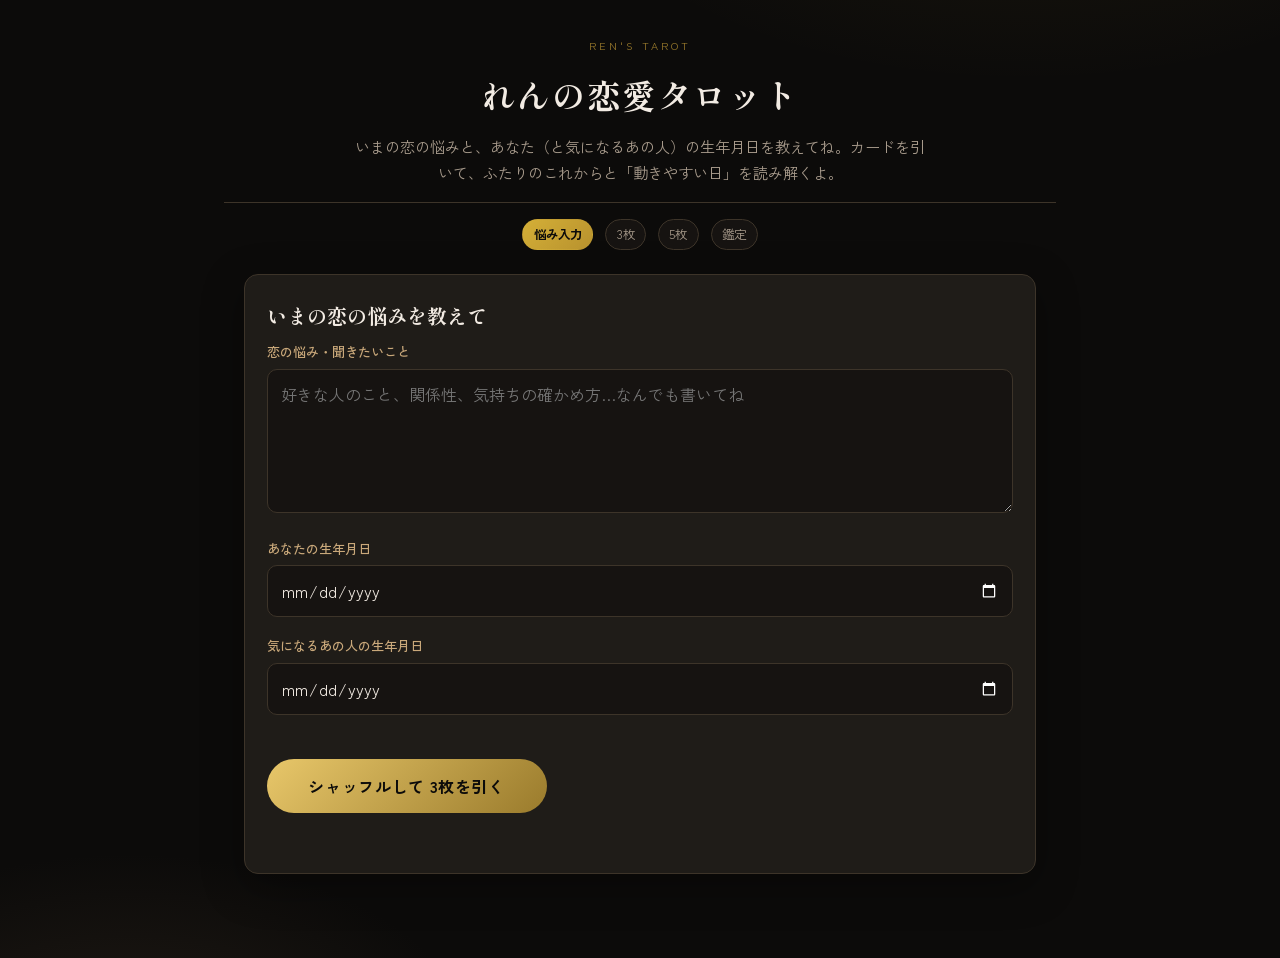
==== commit ca300512: "れんの恋愛タロット" ====
--- a/oracle/reading/index.html
+++ b/oracle/reading/index.html
@@ -5,18 +5,18 @@
   <meta name="viewport" content="width=device-width, initial-scale=1, viewport-fit=cover" />
   <meta name="theme-color" content="#0c0b0a" />
   <meta name="color-scheme" content="dark" />
-  <title>有料オラクル鑑定｜3枚＋5枚</title>
+  <title>れんの恋愛タロット</title>
   <meta name="robots" content="noindex,nofollow" />
-  <meta name="description" content="悩みと生年月日を踏まえたタロット鑑定。78枚から3枚・5枚を引き、長文の鑑定文と時期の目安を表示します。" />
+  <meta name="description" content="れんがあなたの恋愛を占います。悩みと生年月日からカードを引き、ふたりの関係性と動きやすい時期をお届けします。" />
   <link rel="stylesheet" href="../../assets/css/paid-reading.css" />
 </head>
 <body class="paid-reading">
   <a class="pr-skip" href="#pr-main">本文へスキップ</a>
 
   <header class="pr-header">
-    <p class="pr-header__badge">PAID READING</p>
-    <h1 class="pr-header__title">有料オラクル鑑定</h1>
-    <p class="pr-header__sub">まずはいまの悩みと、あなた（と必要なら相手）の生年月日をお書きください。カードはその情報を踏まえて引かれ、長文の鑑定文と「流れが動きやすい日」の目安をお届けします。</p>
+    <p class="pr-header__badge">REN'S TAROT</p>
+    <h1 class="pr-header__title">れんの恋愛タロット</h1>
+    <p class="pr-header__sub">いまの恋の悩みと、あなた（と気になるあの人）の生年月日を教えてね。カードを引いて、ふたりのこれからと「動きやすい日」を読み解くよ。</p>
   </header>
 
   <ol class="pr-steps" aria-label="鑑定の流れ">
@@ -28,12 +28,12 @@
 
   <main id="pr-main" class="pr-main">
     <section id="phase-intro" class="pr-panel phase" data-phase="intro">
-      <h2>いまの悩みを教えてください</h2>
+      <h2>いまの恋の悩みを教えて</h2>
 
       <div class="pr-form-grid">
         <label class="pr-field">
-          <span>いまの悩み・聞きたいこと</span>
-          <textarea id="concern" class="pr-textarea" rows="5" placeholder="仕事、恋愛、家族…できるだけ具体的に（2000文字以内）" maxlength="2000" required></textarea>
+          <span>恋の悩み・聞きたいこと</span>
+          <textarea id="concern" class="pr-textarea" rows="5" placeholder="好きな人のこと、関係性、気持ちの確かめ方…なんでも書いてね" maxlength="2000" required></textarea>
         </label>
 
         <label class="pr-field">
@@ -41,17 +41,10 @@
           <input type="date" id="self-birth" class="pr-input-date" required />
         </label>
 
-        <label class="pr-check">
-          <input type="checkbox" id="use-partner" />
-          <span>相手（パートナー・気になる方など）の生年月日も入力する</span>
+        <label class="pr-field">
+          <span>気になるあの人の生年月日</span>
+          <input type="date" id="partner-birth" class="pr-input-date" />
         </label>
-
-        <div id="partner-fields" class="pr-field" hidden>
-          <label>
-            <span>相手の生年月日</span>
-            <input type="date" id="partner-birth" class="pr-input-date" />
-          </label>
-        </div>
       </div>
 
       <p id="form-error" class="pr-error" role="alert" aria-live="assertive"></p>
@@ -60,22 +53,22 @@
     </section>
 
     <section id="phase-three" class="pr-panel phase is-hidden" data-phase="three" hidden>
-      <h2>三枚の鑑定</h2>
-      <p class="pr-panel__lead">現状・障害・アドバイスの三つの視点です。</p>
+      <h2>3枚のカード</h2>
+      <p class="pr-panel__lead">いまの状況・壁になっているもの・乗り越えるヒント、の3つだよ。</p>
       <div id="spread-three" class="spread-row" role="list"></div>
       <button type="button" class="pr-btn" id="btn-to-five">残りをシャッフルして 5枚を引く</button>
       <p id="shuffle-five" class="pr-shuffle-msg" aria-live="polite"></p>
     </section>
 
     <section id="phase-five" class="pr-panel phase is-hidden" data-phase="five" hidden>
-      <h2>五枚の鑑定</h2>
-      <p class="pr-panel__lead">核心からまとめの示唆まで、五つの位置で読み解きます。</p>
+      <h2>5枚のカード</h2>
+      <p class="pr-panel__lead">もっと深いところまで読み解いていくね。</p>
       <div id="spread-five" class="spread-row" role="list"></div>
       <button type="button" class="pr-btn" id="btn-finish">鑑定文を表示する</button>
     </section>
 
     <section id="phase-summary" class="pr-panel phase is-hidden" data-phase="summary" hidden>
-      <h2>あなたへの鑑定</h2>
+      <h2>れんからのメッセージ</h2>
       <div id="summary-body" class="summary-box"></div>
     </section>
   </main>
